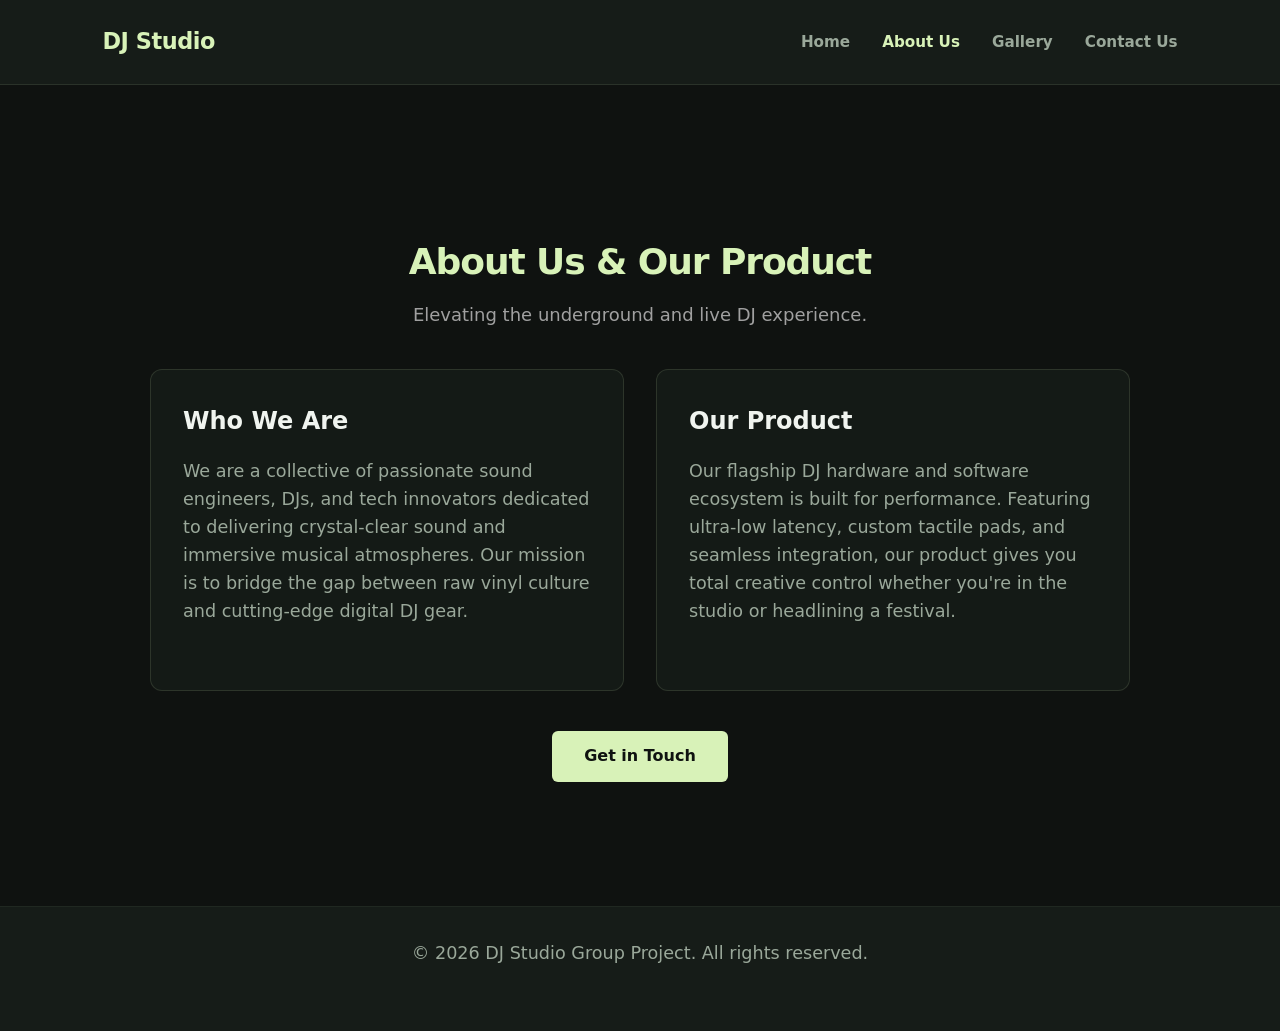
==== about.html @ 893a4216 "recovered html code" ====
<!DOCTYPE html>
<html lang="en">
<head>
    <meta charset="UTF-8">
    <meta name="viewport" content="width=device-width, initial-scale=1.0">
    <title>About Us - DJ Studio</title>
    <link rel="stylesheet" href="styles/styles.css">
    <link rel="stylesheet" href="styles/normalize.css">
    <link rel="stylesheet" href="styles/index.css">
    <style>
        :root {
            --accent: #d8f2b8;
            --bg-dark: #0f1210;
            --surface: #161c18;
            --text-main: #f0f4ef;
            --text-muted: #9aa89a;
        }

        * {
            margin: 0;
            padding: 0;
            box-sizing: border-box;
            font-family: system-ui, -apple-system, sans-serif;
        }

        body {
            background-color: var(--bg-dark);
            color: var(--text-main);
            min-height: 100vh;
            display: flex;
            flex-direction: column;
        }

        header {
            display: flex;
            justify-content: space-between;
            align-items: center;
            padding: 1.5rem 8%;
            background-color: var(--surface);
            border-bottom: 1px solid rgba(216, 242, 184, 0.1);
        }

        .logo {
            font-weight: 800;
            font-size: 1.4rem;
            color: var(--accent);
            text-decoration: none;
            letter-spacing: -0.02em;
        }

        nav ul {
            display: flex;
            gap: 2rem;
            list-style: none;
        }

        nav ul a {
            color: var(--text-muted);
            text-decoration: none;
            font-weight: 600;
            font-size: 0.95rem;
            transition: color 0.2s ease;
        }

        nav ul a:hover,
        nav ul a.active {
            color: var(--accent);
        }

        main {
            flex: 1;
            padding: 4rem 8%;
            max-width: 1200px;
            margin: 0 auto;
            width: 100%;
        }

        h1 {
            font-size: 3rem;
            margin-bottom: 1rem;
            letter-spacing: -0.03em;
        }

        h1 span {
            color: var(--accent);
        }

        p {
            color: var(--text-muted);
            font-size: 1.1rem;
            line-height: 1.6;
            margin-bottom: 2rem;
        }

        .btn {
            background-color: var(--accent);
            color: var(--bg-dark);
            padding: 0.8rem 2rem;
            font-weight: 700;
            border-radius: 6px;
            text-decoration: none;
            display: inline-block;
            border: none;
            cursor: pointer;
            transition: transform 0.1s ease, opacity 0.2s ease;
        }

        .btn:hover {
            opacity: 0.9;
            transform: translateY(-2px);
        }

        .about-section {
            padding: 4rem 0;
        }

        .about-container {
            max-width: 980px;
            margin: 0 auto;
        }

        .subtitle {
            margin-bottom: 2.5rem;
        }

        .content-grid {
            display: grid;
            grid-template-columns: repeat(auto-fit, minmax(260px, 1fr));
            gap: 2rem;
            margin-bottom: 2.5rem;
        }

        .text-box {
            background-color: rgba(22, 28, 24, 0.9);
            border: 1px solid rgba(216, 242, 184, 0.12);
            border-radius: 12px;
            padding: 2rem;
        }

        .text-box h2 {
            margin-bottom: 1rem;
            color: var(--text-main);
        }

        footer {
            text-align: center;
            padding: 2rem;
            background-color: var(--surface);
            color: var(--text-muted);
            font-size: 0.9rem;
            border-top: 1px solid rgba(216, 242, 184, 0.05);
        }
    </style>
</head>
<body>
    <header>
        <a href="index.html" class="logo">DJ Studio</a>
        <nav>
            <ul>
                <li><a href="index.html">Home</a></li>
                <li><a href="about.html" class="active">About Us</a></li>
                <li><a href="gallery.html">Gallery</a></li>
                <li><a href="contact.html">Contact Us</a></li>
            </ul>
        </nav>
    </header>

    <main class="about-section">
        <div class="about-container">
            <h1>About Us & Our <span>Product</span></h1>
            <p class="subtitle">Elevating the underground and live DJ experience.</p>

            <div class="content-grid">
                <div class="text-box">
                    <h2>Who We Are</h2>
                    <p>We are a collective of passionate sound engineers, DJs, and tech innovators dedicated to delivering crystal-clear sound and immersive musical atmospheres. Our mission is to bridge the gap between raw vinyl culture and cutting-edge digital DJ gear.</p>
                </div>

                <div class="text-box">
                    <h2>Our Product</h2>
                    <p>Our flagship DJ hardware and software ecosystem is built for performance. Featuring ultra-low latency, custom tactile pads, and seamless integration, our product gives you total creative control whether you're in the studio or headlining a festival.</p>
                </div>
            </div>

            <div class="cta-container">
                <a href="contact.html" class="btn">Get in Touch</a>
            </div>
        </div>
    </main>

    <footer>
        <p>&copy; 2026 DJ Studio Group Project. All rights reserved.</p>
    </footer>

    <script>
        const randomColors = ['#d8f2b8', '#b8f2e6', '#f2b8b8', '#f2e2b8', '#e2b8f2'];
        const interactiveElements = document.querySelectorAll('a, .btn');

        interactiveElements.forEach(element => {
            element.addEventListener('mouseenter', () => {
                const randomColor = randomColors[Math.floor(Math.random() * randomColors.length)];
                element.style.color = randomColor;
                element.style.borderColor = randomColor;
            });

            element.addEventListener('mouseleave', () => {
                element.style.color = '';
                element.style.borderColor = '';
            });
        });
    </script>
</body>
</html>
---- styles/styles.css ----
:root {
    --accent: #d8f2b8;
    --bg-dark: #0f1210;
    --surface: #161c18;
    --text-main: #f0f4ef;
    --text-muted: #9aa89a;
}

* {
    margin: 0;
    padding: 0;
    box-sizing: border-box;
    font-family: system-ui, -apple-system, sans-serif;
}

body {
    background-color: var(--bg-dark);
    color: var(--text-main);
    min-height: 100vh;
    display: flex;
    flex-direction: column;
}
/* Navigation Header */
header {
    display: flex;
    justify-content: space-between;
    align-items: center;
    padding: 1.5rem 8%;
    background-color: var(--surface);
    border-bottom: 1px solid rgba(216, 242, 184, 0.1);
    }

.logo {
    font-weight: 800;
    font-size: 1.4rem;
    color: var(--accent);
    text-decoration: none;
    letter-spacing: -0.02em;
}

nav ul {
    display: flex;
    gap: 2rem;
    list-style: none;
}

nav ul a {
    color: var(--text-muted);
    text-decoration: none;
    font-weight: 600;
    font-size: 0.95rem;
    transition: color 0.2s ease;
}

nav ul a:hover, nav ul a.active {
    color: var(--accent);
}
/* Main Content Layout */
main {
    flex: 1;
    padding: 4rem 8%;
    max-width: 1200px;
    margin: 0 auto;
    width: 100%;
}

h1 {
    font-size: 3rem;
    margin-bottom: 1rem;
    letter-spacing: -0.03em;
}

h1 span {
    color: var(--accent);
}

p {
    color: var(--text-muted);
    font-size: 1.1rem;
    line-height: 1.6;
    margin-bottom: 2rem;
}
/* Buttons */
.btn {
    background-color: var(--accent);
    color: var(--bg-dark);
    padding: 0.8rem 2rem;
    font-weight: 700;
    border-radius: 6px;
    text-decoration: none;
    display: inline-block;
    border: none;
    cursor: pointer;
    transition: transform 0.1s ease, opacity 0.2s ease;
}

.btn:hover {
    opacity: 0.9;
    transform: translateY(-2px);
}

/* Footer */
footer {
    text-align: center;
    padding: 2rem;
    background-color: var(--surface);
    color: var(--text-muted);
    font-size: 0.9rem;
    border-top: 1px solid rgba(216, 242, 184, 0.05);
}
nav ul a {
    transition: color 0.2s ease, transform 0.2s ease;
    display: inline-block;
}

nav ul a:hover {
    transform: scale(1.35); /* Change this higher (e.g., 1.4 or 1.5) for a bigger effect */
}

.btn {
    transition: transform 0.2s ease, opacity 0.2s ease;
}

.btn:hover {
    transform: scale(1.2) translateY(-2px); /* Increase this scale value as well */
}
---- styles/index.css ----
*{
    box-sizing: border-box;
    margin: 0;
    padding: 0;
}

body {
    background-color: #121212; 
    color: #ffffff;
    font-family: Arial, sans-serif;
    line-height: 1.6;
}

.navbar {
    display: flex;
    justify-content: space-between;
    align-items: center;
    background-color: #1f1f1f;
    padding: 20px 40px;
    border-bottom: 2px solid #d8f2b8;
}

.logo {
    font-size: 24px;
    font-weight: bold;
    color: #d8f2b8;
    letter-spacing: 2px;
}

.nav-links {
    list-style: none;
    display: flex;
    gap: 25px;
}

.nav-links a {
    color: #ffffff;
    text-decoration: none;
    font-weight: bold;
    transition: color 0.3s ease; 
}

.nav-links a:hover, .nav-links a.active {
    color: #d8f2b8;
}

.about-section {
    max-width: 1000px;
    margin: 60px auto;
    padding: 0 20px;
}

.about-container h1 {
    font-size: 36px;
    color: #d8f2b8;
    margin-bottom: 10px;
    text-align: center;
}

.subtitle {
    text-align: center;
    color: #a0a0a0;
    margin-bottom: 40px;
    font-size: 18px;
}

.content-grid {
    display: grid;
    grid-template-columns: 1fr 1fr;
    gap: 30px;
    margin-bottom: 40px;
}

.text-box {
    background-color: #1f1f1f;
    padding: 30px;
    border-radius: 8px;
    border-left: 4px solid #d8f2b8;
    transition: transform 0.3s ease; /* Hover-effekt för boxarna */
}

.text-box:hover {
    transform: translateY(-5px);
}

.text-box h2 {
    color: #d8f2b8;
    margin-bottom: 15px;
}

.cta-container {
    text-align: center;
}

.btn {
    display: inline-block;
    background-color: #d8f2b8;
    color: #121212;
    padding: 12px 30px;
    border-radius: 4px;
    text-decoration: none;
    font-weight: bold;
    transition: background-color 0.3s ease, transform 0.2s ease;
}

.btn:hover {
    background-color: #bce094;
    transform: scale(1.05);
}

@media (max-width: 768px) {
    .content-grid {
        grid-template-columns: 1fr;
    }
    .navbar {
        flex-direction: column;
        gap: 15px;
    }
}
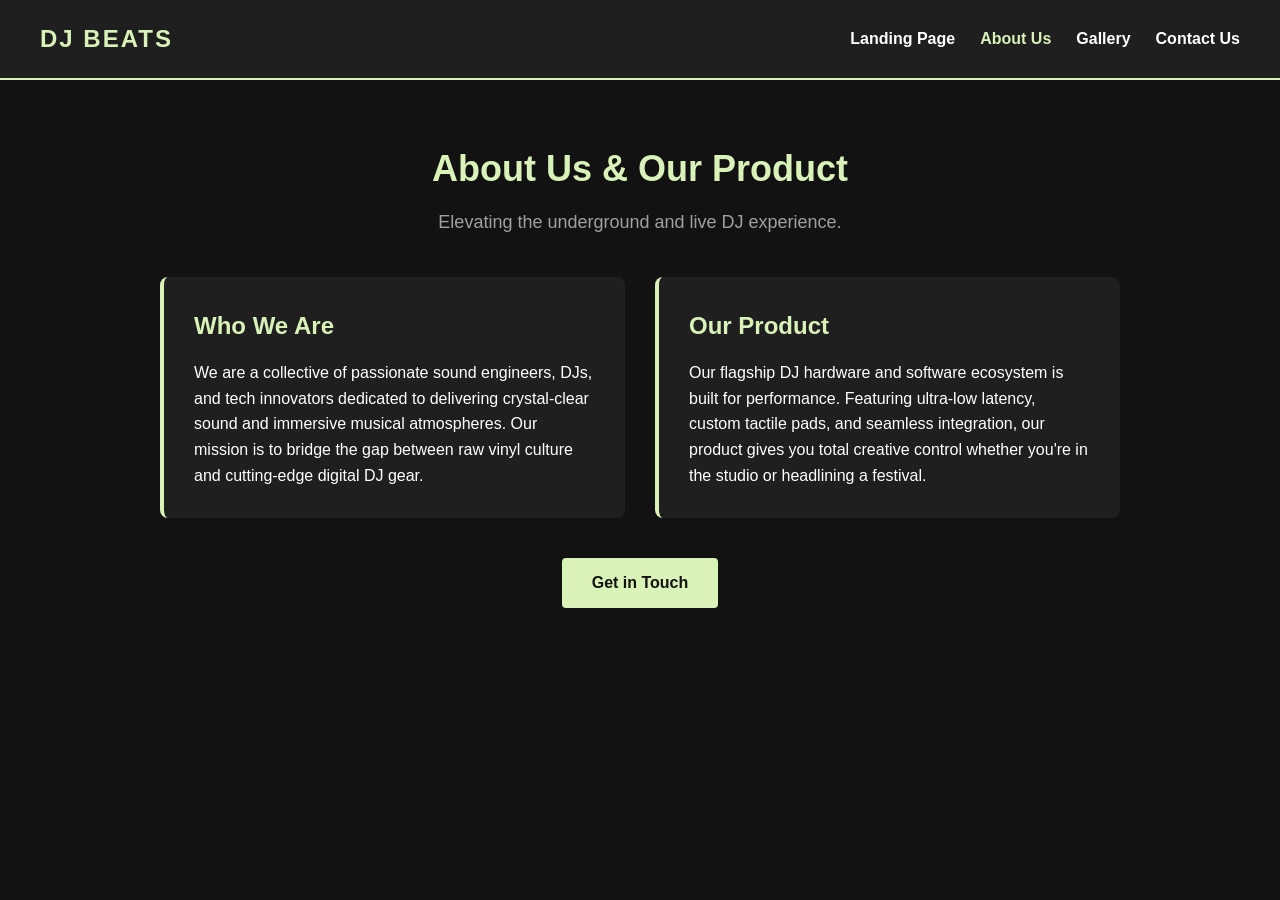
==== commit 38b717ba: "restore correct about.html content" ====
--- a/about.html
+++ b/about.html
@@ -3,161 +3,17 @@
 <head>
     <meta charset="UTF-8">
     <meta name="viewport" content="width=device-width, initial-scale=1.0">
-    <title>About Us - DJ Studio</title>
-    <link rel="stylesheet" href="styles/styles.css">
     <link rel="stylesheet" href="styles/normalize.css">
-    <link rel="stylesheet" href="styles/index.css">
-    <style>
-        :root {
-            --accent: #d8f2b8;
-            --bg-dark: #0f1210;
-            --surface: #161c18;
-            --text-main: #f0f4ef;
-            --text-muted: #9aa89a;
-        }
-
-        * {
-            margin: 0;
-            padding: 0;
-            box-sizing: border-box;
-            font-family: system-ui, -apple-system, sans-serif;
-        }
-
-        body {
-            background-color: var(--bg-dark);
-            color: var(--text-main);
-            min-height: 100vh;
-            display: flex;
-            flex-direction: column;
-        }
-
-        header {
-            display: flex;
-            justify-content: space-between;
-            align-items: center;
-            padding: 1.5rem 8%;
-            background-color: var(--surface);
-            border-bottom: 1px solid rgba(216, 242, 184, 0.1);
-        }
-
-        .logo {
-            font-weight: 800;
-            font-size: 1.4rem;
-            color: var(--accent);
-            text-decoration: none;
-            letter-spacing: -0.02em;
-        }
-
-        nav ul {
-            display: flex;
-            gap: 2rem;
-            list-style: none;
-        }
-
-        nav ul a {
-            color: var(--text-muted);
-            text-decoration: none;
-            font-weight: 600;
-            font-size: 0.95rem;
-            transition: color 0.2s ease;
-        }
-
-        nav ul a:hover,
-        nav ul a.active {
-            color: var(--accent);
-        }
-
-        main {
-            flex: 1;
-            padding: 4rem 8%;
-            max-width: 1200px;
-            margin: 0 auto;
-            width: 100%;
-        }
-
-        h1 {
-            font-size: 3rem;
-            margin-bottom: 1rem;
-            letter-spacing: -0.03em;
-        }
-
-        h1 span {
-            color: var(--accent);
-        }
-
-        p {
-            color: var(--text-muted);
-            font-size: 1.1rem;
-            line-height: 1.6;
-            margin-bottom: 2rem;
-        }
-
-        .btn {
-            background-color: var(--accent);
-            color: var(--bg-dark);
-            padding: 0.8rem 2rem;
-            font-weight: 700;
-            border-radius: 6px;
-            text-decoration: none;
-            display: inline-block;
-            border: none;
-            cursor: pointer;
-            transition: transform 0.1s ease, opacity 0.2s ease;
-        }
-
-        .btn:hover {
-            opacity: 0.9;
-            transform: translateY(-2px);
-        }
-
-        .about-section {
-            padding: 4rem 0;
-        }
-
-        .about-container {
-            max-width: 980px;
-            margin: 0 auto;
-        }
-
-        .subtitle {
-            margin-bottom: 2.5rem;
-        }
-
-        .content-grid {
-            display: grid;
-            grid-template-columns: repeat(auto-fit, minmax(260px, 1fr));
-            gap: 2rem;
-            margin-bottom: 2.5rem;
-        }
-
-        .text-box {
-            background-color: rgba(22, 28, 24, 0.9);
-            border: 1px solid rgba(216, 242, 184, 0.12);
-            border-radius: 12px;
-            padding: 2rem;
-        }
-
-        .text-box h2 {
-            margin-bottom: 1rem;
-            color: var(--text-main);
-        }
-
-        footer {
-            text-align: center;
-            padding: 2rem;
-            background-color: var(--surface);
-            color: var(--text-muted);
-            font-size: 0.9rem;
-            border-top: 1px solid rgba(216, 242, 184, 0.05);
-        }
-    </style>
+    <link rel="stylesheet" href="styles/about.css">
+    <title>DJ</title>
 </head>
 <body>
+
     <header>
-        <a href="index.html" class="logo">DJ Studio</a>
-        <nav>
-            <ul>
-                <li><a href="index.html">Home</a></li>
+        <nav class="navbar">
+            <div class="logo">DJ BEATS</div>
+            <ul class="nav-links">
+                <li><a href="landing.html">Landing Page</a></li>
                 <li><a href="about.html" class="active">About Us</a></li>
                 <li><a href="gallery.html">Gallery</a></li>
                 <li><a href="contact.html">Contact Us</a></li>
@@ -167,15 +23,15 @@
 
     <main class="about-section">
         <div class="about-container">
-            <h1>About Us & Our <span>Product</span></h1>
+            <h1>About Us & Our Product</h1>
             <p class="subtitle">Elevating the underground and live DJ experience.</p>
-
+            
             <div class="content-grid">
                 <div class="text-box">
                     <h2>Who We Are</h2>
                     <p>We are a collective of passionate sound engineers, DJs, and tech innovators dedicated to delivering crystal-clear sound and immersive musical atmospheres. Our mission is to bridge the gap between raw vinyl culture and cutting-edge digital DJ gear.</p>
                 </div>
-
+                
                 <div class="text-box">
                     <h2>Our Product</h2>
                     <p>Our flagship DJ hardware and software ecosystem is built for performance. Featuring ultra-low latency, custom tactile pads, and seamless integration, our product gives you total creative control whether you're in the studio or headlining a festival.</p>
@@ -188,26 +44,5 @@
         </div>
     </main>
 
-    <footer>
-        <p>&copy; 2026 DJ Studio Group Project. All rights reserved.</p>
-    </footer>
-
-    <script>
-        const randomColors = ['#d8f2b8', '#b8f2e6', '#f2b8b8', '#f2e2b8', '#e2b8f2'];
-        const interactiveElements = document.querySelectorAll('a, .btn');
-
-        interactiveElements.forEach(element => {
-            element.addEventListener('mouseenter', () => {
-                const randomColor = randomColors[Math.floor(Math.random() * randomColors.length)];
-                element.style.color = randomColor;
-                element.style.borderColor = randomColor;
-            });
-
-            element.addEventListener('mouseleave', () => {
-                element.style.color = '';
-                element.style.borderColor = '';
-            });
-        });
-    </script>
 </body>
 </html>
--- a/styles/about.css
+++ b/styles/about.css
@@ -0,0 +1,119 @@
+*{
+    box-sizing: border-box;
+    margin: 0;
+    padding: 0;
+}
+
+body {
+    background-color: #121212; 
+    color: #ffffff;
+    font-family: Arial, sans-serif;
+    line-height: 1.6;
+}
+
+.navbar {
+    display: flex;
+    justify-content: space-between;
+    align-items: center;
+    background-color: #1f1f1f;
+    padding: 20px 40px;
+    border-bottom: 2px solid #d8f2b8;
+}
+
+.logo {
+    font-size: 24px;
+    font-weight: bold;
+    color: #d8f2b8;
+    letter-spacing: 2px;
+}
+
+.nav-links {
+    list-style: none;
+    display: flex;
+    gap: 25px;
+}
+
+.nav-links a {
+    color: #ffffff;
+    text-decoration: none;
+    font-weight: bold;
+    transition: color 0.3s ease; 
+}
+
+.nav-links a:hover, .nav-links a.active {
+    color: #d8f2b8;
+}
+
+.about-section {
+    max-width: 1000px;
+    margin: 60px auto;
+    padding: 0 20px;
+}
+
+.about-container h1 {
+    font-size: 36px;
+    color: #d8f2b8;
+    margin-bottom: 10px;
+    text-align: center;
+}
+
+.subtitle {
+    text-align: center;
+    color: #a0a0a0;
+    margin-bottom: 40px;
+    font-size: 18px;
+}
+
+.content-grid {
+    display: grid;
+    grid-template-columns: 1fr 1fr;
+    gap: 30px;
+    margin-bottom: 40px;
+}
+
+.text-box {
+    background-color: #1f1f1f;
+    padding: 30px;
+    border-radius: 8px;
+    border-left: 4px solid #d8f2b8;
+    transition: transform 0.3s ease; /* Hover-effekt för boxarna */
+}
+
+.text-box:hover {
+    transform: translateY(-5px);
+}
+
+.text-box h2 {
+    color: #d8f2b8;
+    margin-bottom: 15px;
+}
+
+.cta-container {
+    text-align: center;
+}
+
+.btn {
+    display: inline-block;
+    background-color: #d8f2b8;
+    color: #121212;
+    padding: 12px 30px;
+    border-radius: 4px;
+    text-decoration: none;
+    font-weight: bold;
+    transition: background-color 0.3s ease, transform 0.2s ease;
+}
+
+.btn:hover {
+    background-color: #bce094;
+    transform: scale(1.05);
+}
+
+@media (max-width: 768px) {
+    .content-grid {
+        grid-template-columns: 1fr;
+    }
+    .navbar {
+        flex-direction: column;
+        gap: 15px;
+    }
+}
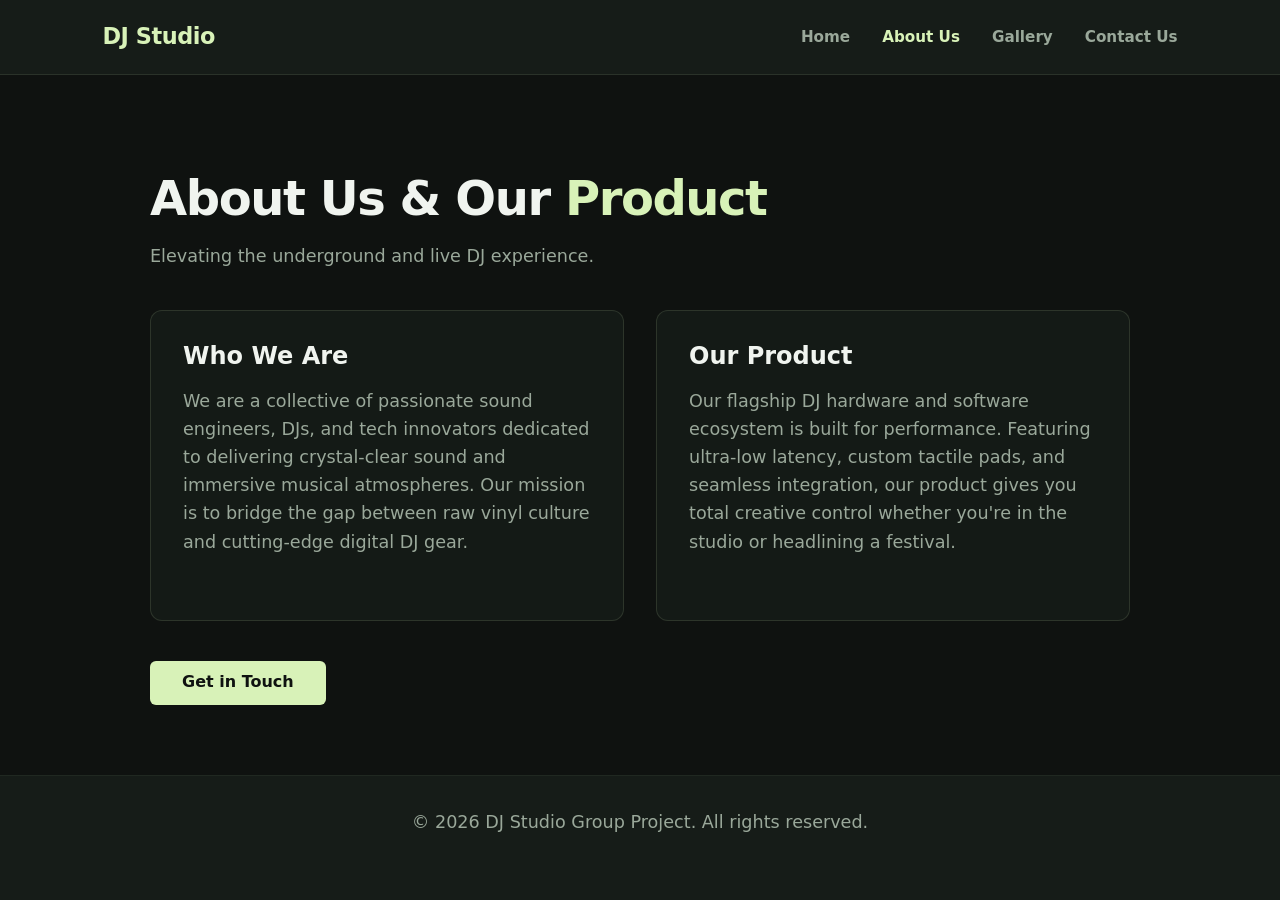
==== commit d3d1bda5: "changed name to home" ====
--- a/about.html
+++ b/about.html
@@ -3,17 +3,161 @@
 <head>
     <meta charset="UTF-8">
     <meta name="viewport" content="width=device-width, initial-scale=1.0">
+    <title>About Us - DJ Studio</title>
+    <link rel="stylesheet" href="styles/styles.css">
     <link rel="stylesheet" href="styles/normalize.css">
-    <link rel="stylesheet" href="styles/about.css">
-    <title>DJ</title>
+    <link rel="stylesheet" href="about.css">
+    <style>
+        :root {
+            --accent: #d8f2b8;
+            --bg-dark: #0f1210;
+            --surface: #161c18;
+            --text-main: #f0f4ef;
+            --text-muted: #9aa89a;
+        }
+
+        * {
+            margin: 0;
+            padding: 0;
+            box-sizing: border-box;
+            font-family: system-ui, -apple-system, sans-serif;
+        }
+
+        body {
+            background-color: var(--bg-dark);
+            color: var(--text-main);
+            min-height: 100vh;
+            display: flex;
+            flex-direction: column;
+        }
+
+        header {
+            display: flex;
+            justify-content: space-between;
+            align-items: center;
+            padding: 1.5rem 8%;
+            background-color: var(--surface);
+            border-bottom: 1px solid rgba(216, 242, 184, 0.1);
+        }
+
+        .logo {
+            font-weight: 800;
+            font-size: 1.4rem;
+            color: var(--accent);
+            text-decoration: none;
+            letter-spacing: -0.02em;
+        }
+
+        nav ul {
+            display: flex;
+            gap: 2rem;
+            list-style: none;
+        }
+
+        nav ul a {
+            color: var(--text-muted);
+            text-decoration: none;
+            font-weight: 600;
+            font-size: 0.95rem;
+            transition: color 0.2s ease;
+        }
+
+        nav ul a:hover,
+        nav ul a.active {
+            color: var(--accent);
+        }
+
+        main {
+            flex: 1;
+            padding: 4rem 8%;
+            max-width: 1200px;
+            margin: 0 auto;
+            width: 100%;
+        }
+
+        h1 {
+            font-size: 3rem;
+            margin-bottom: 1rem;
+            letter-spacing: -0.03em;
+        }
+
+        h1 span {
+            color: var(--accent);
+        }
+
+        p {
+            color: var(--text-muted);
+            font-size: 1.1rem;
+            line-height: 1.6;
+            margin-bottom: 2rem;
+        }
+
+        .btn {
+            background-color: var(--accent);
+            color: var(--bg-dark);
+            padding: 0.8rem 2rem;
+            font-weight: 700;
+            border-radius: 6px;
+            text-decoration: none;
+            display: inline-block;
+            border: none;
+            cursor: pointer;
+            transition: transform 0.1s ease, opacity 0.2s ease;
+        }
+
+        .btn:hover {
+            opacity: 0.9;
+            transform: translateY(-2px);
+        }
+
+        .about-section {
+            padding: 4rem 0;
+        }
+
+        .about-container {
+            max-width: 980px;
+            margin: 0 auto;
+        }
+
+        .subtitle {
+            margin-bottom: 2.5rem;
+        }
+
+        .content-grid {
+            display: grid;
+            grid-template-columns: repeat(auto-fit, minmax(260px, 1fr));
+            gap: 2rem;
+            margin-bottom: 2.5rem;
+        }
+
+        .text-box {
+            background-color: rgba(22, 28, 24, 0.9);
+            border: 1px solid rgba(216, 242, 184, 0.12);
+            border-radius: 12px;
+            padding: 2rem;
+        }
+
+        .text-box h2 {
+            margin-bottom: 1rem;
+            color: var(--text-main);
+        }
+
+        footer {
+            text-align: center;
+            padding: 2rem;
+            background-color: var(--surface);
+            color: var(--text-muted);
+            font-size: 0.9rem;
+            border-top: 1px solid rgba(216, 242, 184, 0.05);
+        }
+    </style>
 </head>
 <body>
-
     <header>
-        <nav class="navbar">
-            <div class="logo">DJ BEATS</div>
-            <ul class="nav-links">
-                <li><a href="landing.html">Landing Page</a></li>
+        <a href="index.html" class="logo">DJ Studio</a>
+        <nav>
+            <ul>
+                <li><a href="index.html">Home</a></li>
                 <li><a href="about.html" class="active">About Us</a></li>
                 <li><a href="gallery.html">Gallery</a></li>
                 <li><a href="contact.html">Contact Us</a></li>
@@ -23,15 +167,15 @@
 
     <main class="about-section">
         <div class="about-container">
-            <h1>About Us & Our Product</h1>
+            <h1>About Us & Our <span>Product</span></h1>
             <p class="subtitle">Elevating the underground and live DJ experience.</p>
-            
+
             <div class="content-grid">
                 <div class="text-box">
                     <h2>Who We Are</h2>
                     <p>We are a collective of passionate sound engineers, DJs, and tech innovators dedicated to delivering crystal-clear sound and immersive musical atmospheres. Our mission is to bridge the gap between raw vinyl culture and cutting-edge digital DJ gear.</p>
                 </div>
-                
+
                 <div class="text-box">
                     <h2>Our Product</h2>
                     <p>Our flagship DJ hardware and software ecosystem is built for performance. Featuring ultra-low latency, custom tactile pads, and seamless integration, our product gives you total creative control whether you're in the studio or headlining a festival.</p>
@@ -44,5 +188,26 @@
         </div>
     </main>
 
+    <footer>
+        <p>&copy; 2026 DJ Studio Group Project. All rights reserved.</p>
+    </footer>
+
+    <script>
+        const randomColors = ['#d8f2b8', '#b8f2e6', '#f2b8b8', '#f2e2b8', '#e2b8f2'];
+        const interactiveElements = document.querySelectorAll('a, .btn');
+
+        interactiveElements.forEach(element => {
+            element.addEventListener('mouseenter', () => {
+                const randomColor = randomColors[Math.floor(Math.random() * randomColors.length)];
+                element.style.color = randomColor;
+                element.style.borderColor = randomColor;
+            });
+
+            element.addEventListener('mouseleave', () => {
+                element.style.color = '';
+                element.style.borderColor = '';
+            });
+        });
+    </script>
 </body>
 </html>
--- a/styles/styles.css
+++ b/styles/styles.css
@@ -0,0 +1,126 @@
+:root {
+    --accent: #d8f2b8;
+    --bg-dark: #0f1210;
+    --surface: #161c18;
+    --text-main: #f0f4ef;
+    --text-muted: #9aa89a;
+}
+
+* {
+    margin: 0;
+    padding: 0;
+    box-sizing: border-box;
+    font-family: system-ui, -apple-system, sans-serif;
+}
+
+body {
+    background-color: var(--bg-dark);
+    color: var(--text-main);
+    min-height: 100vh;
+    display: flex;
+    flex-direction: column;
+}
+/* Navigation Header */
+header {
+    display: flex;
+    justify-content: space-between;
+    align-items: center;
+    padding: 1.5rem 8%;
+    background-color: var(--surface);
+    border-bottom: 1px solid rgba(216, 242, 184, 0.1);
+    }
+
+.logo {
+    font-weight: 800;
+    font-size: 1.4rem;
+    color: var(--accent);
+    text-decoration: none;
+    letter-spacing: -0.02em;
+}
+
+nav ul {
+    display: flex;
+    gap: 2rem;
+    list-style: none;
+}
+
+nav ul a {
+    color: var(--text-muted);
+    text-decoration: none;
+    font-weight: 600;
+    font-size: 0.95rem;
+    transition: color 0.2s ease;
+}
+
+nav ul a:hover, nav ul a.active {
+    color: var(--accent);
+}
+/* Main Content Layout */
+main {
+    flex: 1;
+    padding: 4rem 8%;
+    max-width: 1200px;
+    margin: 0 auto;
+    width: 100%;
+}
+
+h1 {
+    font-size: 3rem;
+    margin-bottom: 1rem;
+    letter-spacing: -0.03em;
+}
+
+h1 span {
+    color: var(--accent);
+}
+
+p {
+    color: var(--text-muted);
+    font-size: 1.1rem;
+    line-height: 1.6;
+    margin-bottom: 2rem;
+}
+/* Buttons */
+.btn {
+    background-color: var(--accent);
+    color: var(--bg-dark);
+    padding: 0.8rem 2rem;
+    font-weight: 700;
+    border-radius: 6px;
+    text-decoration: none;
+    display: inline-block;
+    border: none;
+    cursor: pointer;
+    transition: transform 0.1s ease, opacity 0.2s ease;
+}
+
+.btn:hover {
+    opacity: 0.9;
+    transform: translateY(-2px);
+}
+
+/* Footer */
+footer {
+    text-align: center;
+    padding: 2rem;
+    background-color: var(--surface);
+    color: var(--text-muted);
+    font-size: 0.9rem;
+    border-top: 1px solid rgba(216, 242, 184, 0.05);
+}
+nav ul a {
+    transition: color 0.2s ease, transform 0.2s ease;
+    display: inline-block;
+}
+
+nav ul a:hover {
+    transform: scale(1.35); /* Change this higher (e.g., 1.4 or 1.5) for a bigger effect */
+}
+
+.btn {
+    transition: transform 0.2s ease, opacity 0.2s ease;
+}
+
+.btn:hover {
+    transform: scale(1.2) translateY(-2px); /* Increase this scale value as well */
+}
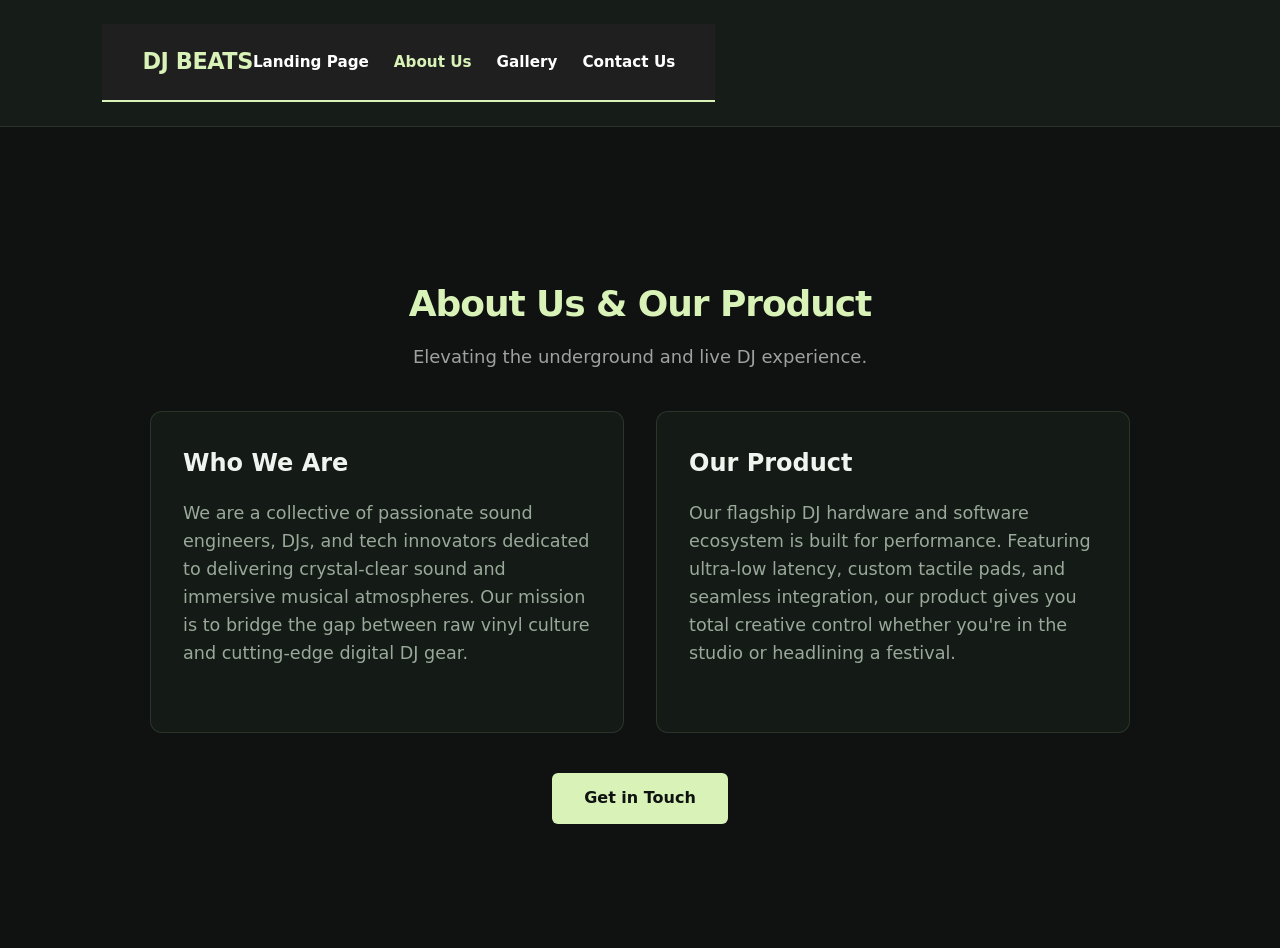
==== commit 2832e2f8: "changed name" ====
--- a/about.html
+++ b/about.html
@@ -3,10 +3,9 @@
 <head>
     <meta charset="UTF-8">
     <meta name="viewport" content="width=device-width, initial-scale=1.0">
-    <title>About Us - DJ Studio</title>
-    <link rel="stylesheet" href="styles/styles.css">
     <link rel="stylesheet" href="styles/normalize.css">
-    <link rel="stylesheet" href="about.css">
+    <link rel="stylesheet" href="styles/about.css">
+    <title>DJ</title>
     <style>
         :root {
             --accent: #d8f2b8;
@@ -153,11 +152,12 @@
     </style>
 </head>
 <body>
+
     <header>
-        <a href="index.html" class="logo">DJ Studio</a>
-        <nav>
-            <ul>
-                <li><a href="index.html">Home</a></li>
+        <nav class="navbar">
+            <div class="logo">DJ BEATS</div>
+            <ul class="nav-links">
+                <li><a href="landing.html">Landing Page</a></li>
                 <li><a href="about.html" class="active">About Us</a></li>
                 <li><a href="gallery.html">Gallery</a></li>
                 <li><a href="contact.html">Contact Us</a></li>
@@ -175,7 +175,7 @@
                     <h2>Who We Are</h2>
                     <p>We are a collective of passionate sound engineers, DJs, and tech innovators dedicated to delivering crystal-clear sound and immersive musical atmospheres. Our mission is to bridge the gap between raw vinyl culture and cutting-edge digital DJ gear.</p>
                 </div>
-
+                
                 <div class="text-box">
                     <h2>Our Product</h2>
                     <p>Our flagship DJ hardware and software ecosystem is built for performance. Featuring ultra-low latency, custom tactile pads, and seamless integration, our product gives you total creative control whether you're in the studio or headlining a festival.</p>
@@ -188,26 +188,5 @@
         </div>
     </main>
 
-    <footer>
-        <p>&copy; 2026 DJ Studio Group Project. All rights reserved.</p>
-    </footer>
-
-    <script>
-        const randomColors = ['#d8f2b8', '#b8f2e6', '#f2b8b8', '#f2e2b8', '#e2b8f2'];
-        const interactiveElements = document.querySelectorAll('a, .btn');
-
-        interactiveElements.forEach(element => {
-            element.addEventListener('mouseenter', () => {
-                const randomColor = randomColors[Math.floor(Math.random() * randomColors.length)];
-                element.style.color = randomColor;
-                element.style.borderColor = randomColor;
-            });
-
-            element.addEventListener('mouseleave', () => {
-                element.style.color = '';
-                element.style.borderColor = '';
-            });
-        });
-    </script>
 </body>
 </html>
--- a/styles/about.css
+++ b/styles/about.css
@@ -0,0 +1,119 @@
+*{
+    box-sizing: border-box;
+    margin: 0;
+    padding: 0;
+}
+
+body {
+    background-color: #121212; 
+    color: #ffffff;
+    font-family: Arial, sans-serif;
+    line-height: 1.6;
+}
+
+.navbar {
+    display: flex;
+    justify-content: space-between;
+    align-items: center;
+    background-color: #1f1f1f;
+    padding: 20px 40px;
+    border-bottom: 2px solid #d8f2b8;
+}
+
+.logo {
+    font-size: 24px;
+    font-weight: bold;
+    color: #d8f2b8;
+    letter-spacing: 2px;
+}
+
+.nav-links {
+    list-style: none;
+    display: flex;
+    gap: 25px;
+}
+
+.nav-links a {
+    color: #ffffff;
+    text-decoration: none;
+    font-weight: bold;
+    transition: color 0.3s ease; 
+}
+
+.nav-links a:hover, .nav-links a.active {
+    color: #d8f2b8;
+}
+
+.about-section {
+    max-width: 1000px;
+    margin: 60px auto;
+    padding: 0 20px;
+}
+
+.about-container h1 {
+    font-size: 36px;
+    color: #d8f2b8;
+    margin-bottom: 10px;
+    text-align: center;
+}
+
+.subtitle {
+    text-align: center;
+    color: #a0a0a0;
+    margin-bottom: 40px;
+    font-size: 18px;
+}
+
+.content-grid {
+    display: grid;
+    grid-template-columns: 1fr 1fr;
+    gap: 30px;
+    margin-bottom: 40px;
+}
+
+.text-box {
+    background-color: #1f1f1f;
+    padding: 30px;
+    border-radius: 8px;
+    border-left: 4px solid #d8f2b8;
+    transition: transform 0.3s ease; /* Hover-effekt för boxarna */
+}
+
+.text-box:hover {
+    transform: translateY(-5px);
+}
+
+.text-box h2 {
+    color: #d8f2b8;
+    margin-bottom: 15px;
+}
+
+.cta-container {
+    text-align: center;
+}
+
+.btn {
+    display: inline-block;
+    background-color: #d8f2b8;
+    color: #121212;
+    padding: 12px 30px;
+    border-radius: 4px;
+    text-decoration: none;
+    font-weight: bold;
+    transition: background-color 0.3s ease, transform 0.2s ease;
+}
+
+.btn:hover {
+    background-color: #bce094;
+    transform: scale(1.05);
+}
+
+@media (max-width: 768px) {
+    .content-grid {
+        grid-template-columns: 1fr;
+    }
+    .navbar {
+        flex-direction: column;
+        gap: 15px;
+    }
+}
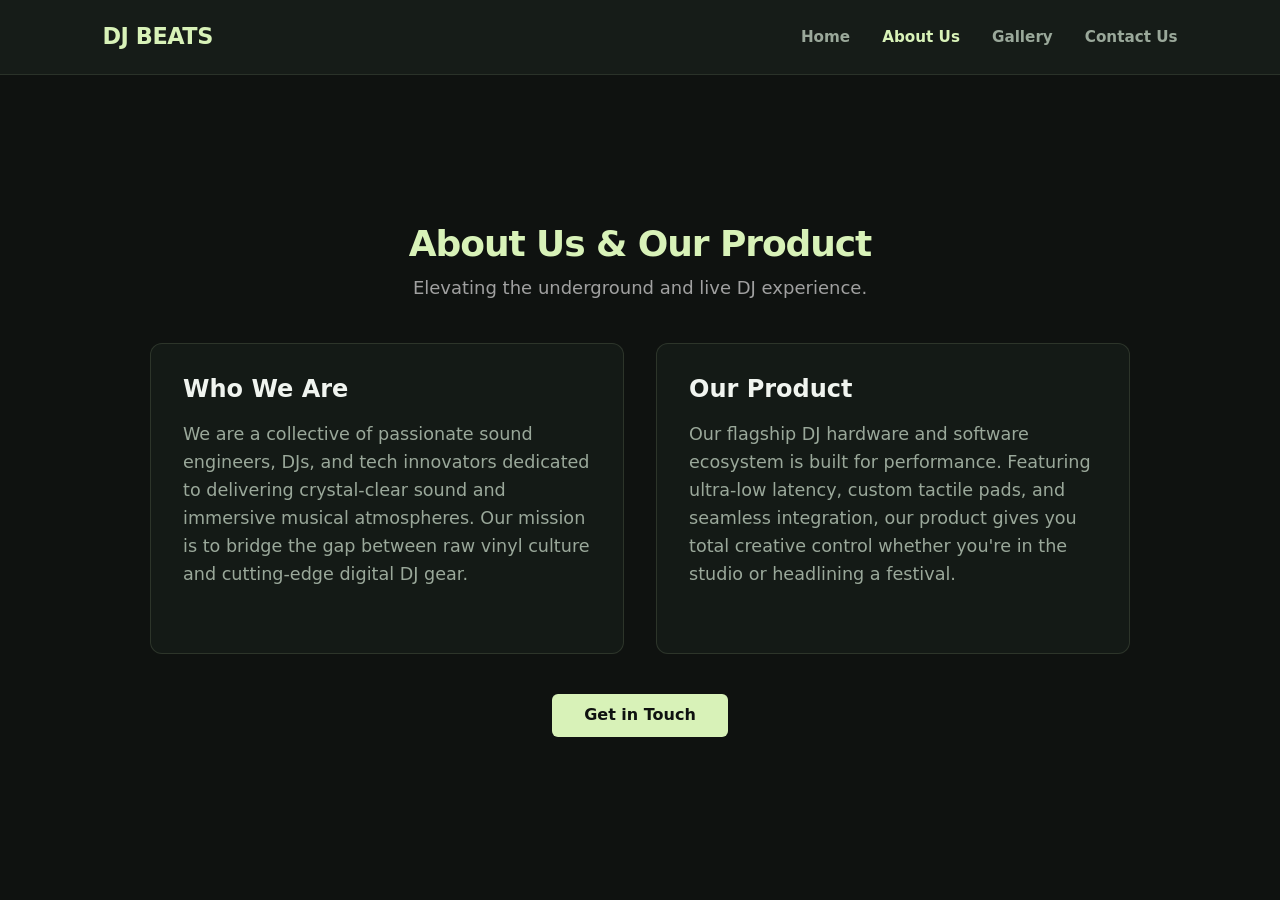
==== commit 9c0deb56: "Replaced about.html's navbar link for landing.html's title from "Landing Page" to "Home"" ====
--- a/about.html
+++ b/about.html
@@ -157,7 +157,7 @@
         <nav class="navbar">
             <div class="logo">DJ BEATS</div>
             <ul class="nav-links">
-                <li><a href="landing.html">Landing Page</a></li>
+                <li><a href="landing.html">Home</a></li>
                 <li><a href="about.html" class="active">About Us</a></li>
                 <li><a href="gallery.html">Gallery</a></li>
                 <li><a href="contact.html">Contact Us</a></li>
--- a/styles/about.css
+++ b/styles/about.css
@@ -1,47 +1,68 @@
-*{
-    box-sizing: border-box;
+:root {
+    --accent: #d8f2b8;
+    --bg-dark: #0f1210;
+    --surface: #161c18;
+    --text-main: #f0f4ef;
+    --text-muted: #9aa89a;
+}
+
+* {
     margin: 0;
     padding: 0;
+    box-sizing: border-box;
+    font-family: system-ui, -apple-system, sans-serif;
 }
 
 body {
-    background-color: #121212; 
-    color: #ffffff;
-    font-family: Arial, sans-serif;
-    line-height: 1.6;
+    background-color: var(--bg-dark);
+    color: var(--text-main);
+    min-height: 100vh;
+    display: flex;
+    flex-direction: column;
 }
 
-.navbar {
+/* Navigation Header */
+header {
     display: flex;
     justify-content: space-between;
     align-items: center;
-    background-color: #1f1f1f;
-    padding: 20px 40px;
-    border-bottom: 2px solid #d8f2b8;
+    padding: 1.5rem 8%;
+    background-color: var(--surface);
+    border-bottom: 1px solid rgba(216, 242, 184, 0.1);
+}
+
+header nav {
+    display: flex;
+    justify-content: space-between;
+    align-items: center;
+    width: 100%;
 }
 
 .logo {
-    font-size: 24px;
-    font-weight: bold;
-    color: #d8f2b8;
-    letter-spacing: 2px;
+    font-weight: 800;
+    font-size: 1.4rem;
+    color: var(--accent);
+    text-decoration: none;
+    letter-spacing: -0.02em;
 }
 
-.nav-links {
+nav ul {
+    display: flex;
+    gap: 2rem;
     list-style: none;
-    display: flex;
-    gap: 25px;
 }
 
-.nav-links a {
-    color: #ffffff;
+nav ul a {
+    color: var(--text-muted);
     text-decoration: none;
-    font-weight: bold;
-    transition: color 0.3s ease; 
+    font-weight: 600;
+    font-size: 0.95rem;
+    transition: color 0.2s ease;
 }
 
-.nav-links a:hover, .nav-links a.active {
-    color: #d8f2b8;
+nav ul a:hover,
+nav ul a.active {
+    color: var(--accent);
 }
 
 .about-section {
@@ -112,8 +133,8 @@
     .content-grid {
         grid-template-columns: 1fr;
     }
-    .navbar {
+    header nav {
         flex-direction: column;
         gap: 15px;
     }
-}+}
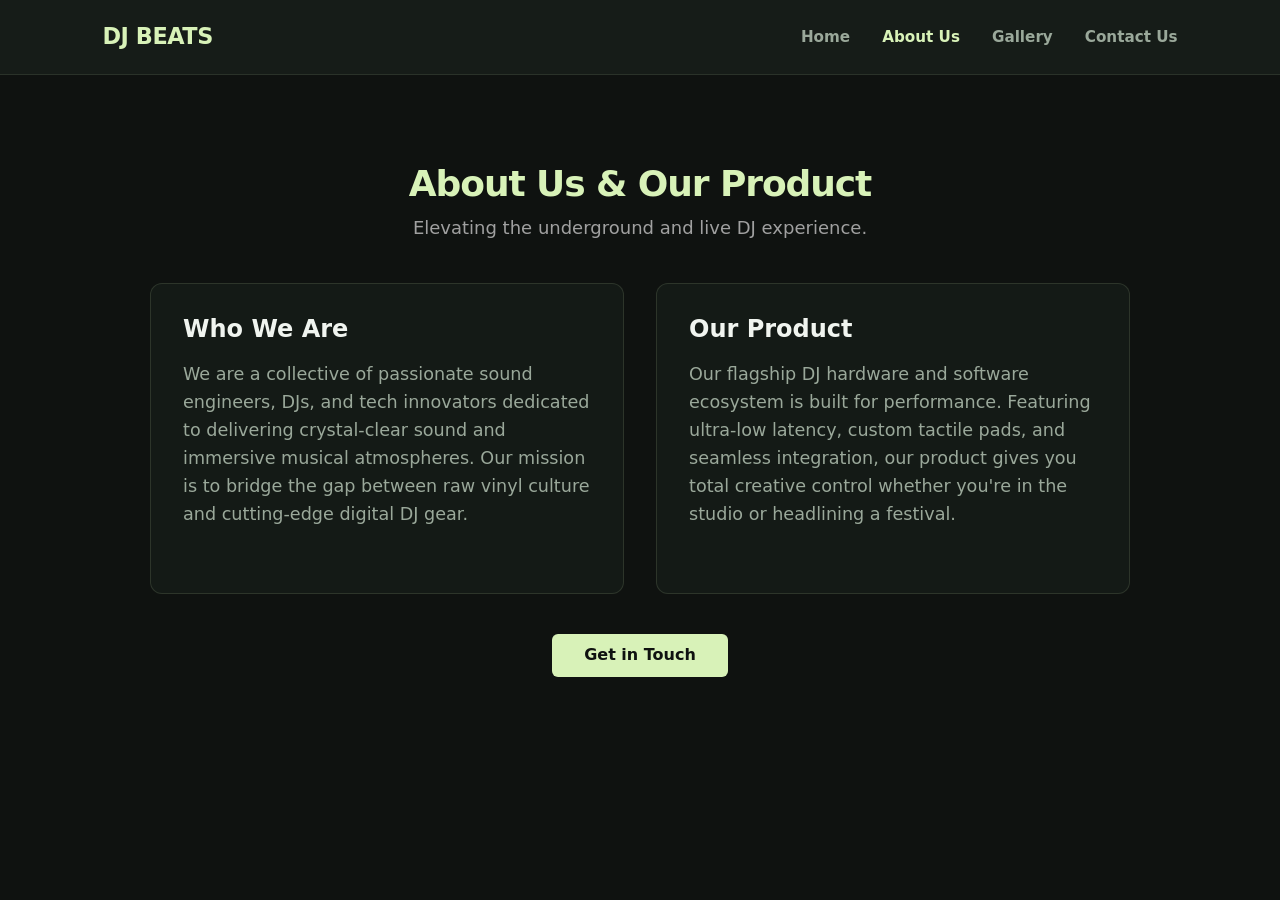
==== commit 91c24e65: "Refactor: moved inline CSS from HTML files into their stylesheets Removed the <style> blocks from la" ====
--- a/about.html
+++ b/about.html
@@ -6,150 +6,6 @@
     <link rel="stylesheet" href="styles/normalize.css">
     <link rel="stylesheet" href="styles/about.css">
     <title>DJ</title>
-    <style>
-        :root {
-            --accent: #d8f2b8;
-            --bg-dark: #0f1210;
-            --surface: #161c18;
-            --text-main: #f0f4ef;
-            --text-muted: #9aa89a;
-        }
-
-        * {
-            margin: 0;
-            padding: 0;
-            box-sizing: border-box;
-            font-family: system-ui, -apple-system, sans-serif;
-        }
-
-        body {
-            background-color: var(--bg-dark);
-            color: var(--text-main);
-            min-height: 100vh;
-            display: flex;
-            flex-direction: column;
-        }
-
-        header {
-            display: flex;
-            justify-content: space-between;
-            align-items: center;
-            padding: 1.5rem 8%;
-            background-color: var(--surface);
-            border-bottom: 1px solid rgba(216, 242, 184, 0.1);
-        }
-
-        .logo {
-            font-weight: 800;
-            font-size: 1.4rem;
-            color: var(--accent);
-            text-decoration: none;
-            letter-spacing: -0.02em;
-        }
-
-        nav ul {
-            display: flex;
-            gap: 2rem;
-            list-style: none;
-        }
-
-        nav ul a {
-            color: var(--text-muted);
-            text-decoration: none;
-            font-weight: 600;
-            font-size: 0.95rem;
-            transition: color 0.2s ease;
-        }
-
-        nav ul a:hover,
-        nav ul a.active {
-            color: var(--accent);
-        }
-
-        main {
-            flex: 1;
-            padding: 4rem 8%;
-            max-width: 1200px;
-            margin: 0 auto;
-            width: 100%;
-        }
-
-        h1 {
-            font-size: 3rem;
-            margin-bottom: 1rem;
-            letter-spacing: -0.03em;
-        }
-
-        h1 span {
-            color: var(--accent);
-        }
-
-        p {
-            color: var(--text-muted);
-            font-size: 1.1rem;
-            line-height: 1.6;
-            margin-bottom: 2rem;
-        }
-
-        .btn {
-            background-color: var(--accent);
-            color: var(--bg-dark);
-            padding: 0.8rem 2rem;
-            font-weight: 700;
-            border-radius: 6px;
-            text-decoration: none;
-            display: inline-block;
-            border: none;
-            cursor: pointer;
-            transition: transform 0.1s ease, opacity 0.2s ease;
-        }
-
-        .btn:hover {
-            opacity: 0.9;
-            transform: translateY(-2px);
-        }
-
-        .about-section {
-            padding: 4rem 0;
-        }
-
-        .about-container {
-            max-width: 980px;
-            margin: 0 auto;
-        }
-
-        .subtitle {
-            margin-bottom: 2.5rem;
-        }
-
-        .content-grid {
-            display: grid;
-            grid-template-columns: repeat(auto-fit, minmax(260px, 1fr));
-            gap: 2rem;
-            margin-bottom: 2.5rem;
-        }
-
-        .text-box {
-            background-color: rgba(22, 28, 24, 0.9);
-            border: 1px solid rgba(216, 242, 184, 0.12);
-            border-radius: 12px;
-            padding: 2rem;
-        }
-
-        .text-box h2 {
-            margin-bottom: 1rem;
-            color: var(--text-main);
-        }
-
-        footer {
-            text-align: center;
-            padding: 2rem;
-            background-color: var(--surface);
-            color: var(--text-muted);
-            font-size: 0.9rem;
-            border-top: 1px solid rgba(216, 242, 184, 0.05);
-        }
-    </style>
 </head>
 <body>
 
@@ -175,7 +31,7 @@
                     <h2>Who We Are</h2>
                     <p>We are a collective of passionate sound engineers, DJs, and tech innovators dedicated to delivering crystal-clear sound and immersive musical atmospheres. Our mission is to bridge the gap between raw vinyl culture and cutting-edge digital DJ gear.</p>
                 </div>
-                
+
                 <div class="text-box">
                     <h2>Our Product</h2>
                     <p>Our flagship DJ hardware and software ecosystem is built for performance. Featuring ultra-low latency, custom tactile pads, and seamless integration, our product gives you total creative control whether you're in the studio or headlining a festival.</p>
@@ -188,5 +44,21 @@
         </div>
     </main>
 
+    <script>
+        const randomColors = ['#d8f2b8', '#b8f2e6', '#f2b8b8', '#f2e2b8', '#e2b8f2'];
+        const headerLinks = document.querySelectorAll('header nav ul a');
+
+        headerLinks.forEach(link => {
+            link.addEventListener('mouseenter', () => {
+                const randomColor = randomColors[Math.floor(Math.random() * randomColors.length)];
+                link.style.color = randomColor;
+            });
+
+            link.addEventListener('mouseleave', () => {
+                link.style.color = '';
+            });
+        });
+    </script>
+
 </body>
 </html>
--- a/styles/about.css
+++ b/styles/about.css
@@ -57,7 +57,8 @@
     text-decoration: none;
     font-weight: 600;
     font-size: 0.95rem;
-    transition: color 0.2s ease;
+    transition: color 0.2s ease, transform 0.2s ease;
+    display: inline-block;
 }
 
 nav ul a:hover,
@@ -65,10 +66,42 @@
     color: var(--accent);
 }
 
+nav ul a:hover {
+    transform: scale(1.75);
+}
+
+main {
+    flex: 1;
+    padding: 4rem 8%;
+    max-width: 1200px;
+    margin: 0 auto;
+    width: 100%;
+}
+
+h1 {
+    font-size: 3rem;
+    margin-bottom: 1rem;
+    letter-spacing: -0.03em;
+}
+
+h1 span {
+    color: var(--accent);
+}
+
+p {
+    color: var(--text-muted);
+    font-size: 1.1rem;
+    line-height: 1.6;
+    margin-bottom: 2rem;
+}
+
 .about-section {
-    max-width: 1000px;
-    margin: 60px auto;
-    padding: 0 20px;
+    padding: 4rem 0;
+}
+
+.about-container {
+    max-width: 980px;
+    margin: 0 auto;
 }
 
 .about-container h1 {
@@ -87,17 +120,17 @@
 
 .content-grid {
     display: grid;
-    grid-template-columns: 1fr 1fr;
-    gap: 30px;
-    margin-bottom: 40px;
+    grid-template-columns: repeat(auto-fit, minmax(260px, 1fr));
+    gap: 2rem;
+    margin-bottom: 2.5rem;
 }
 
 .text-box {
-    background-color: #1f1f1f;
-    padding: 30px;
-    border-radius: 8px;
-    border-left: 4px solid #d8f2b8;
-    transition: transform 0.3s ease; /* Hover-effekt för boxarna */
+    background-color: rgba(22, 28, 24, 0.9);
+    border: 1px solid rgba(216, 242, 184, 0.12);
+    border-radius: 12px;
+    padding: 2rem;
+    transition: transform 0.3s ease;
 }
 
 .text-box:hover {
@@ -105,8 +138,8 @@
 }
 
 .text-box h2 {
-    color: #d8f2b8;
-    margin-bottom: 15px;
+    margin-bottom: 1rem;
+    color: var(--text-main);
 }
 
 .cta-container {
@@ -114,19 +147,21 @@
 }
 
 .btn {
+    background-color: var(--accent);
+    color: var(--bg-dark);
+    padding: 0.8rem 2rem;
+    font-weight: 700;
+    border-radius: 6px;
+    text-decoration: none;
     display: inline-block;
-    background-color: #d8f2b8;
-    color: #121212;
-    padding: 12px 30px;
-    border-radius: 4px;
-    text-decoration: none;
-    font-weight: bold;
-    transition: background-color 0.3s ease, transform 0.2s ease;
+    border: none;
+    cursor: pointer;
+    transition: transform 0.1s ease, opacity 0.2s ease;
 }
 
 .btn:hover {
-    background-color: #bce094;
-    transform: scale(1.05);
+    opacity: 0.9;
+    transform: translateY(-2px);
 }
 
 @media (max-width: 768px) {
